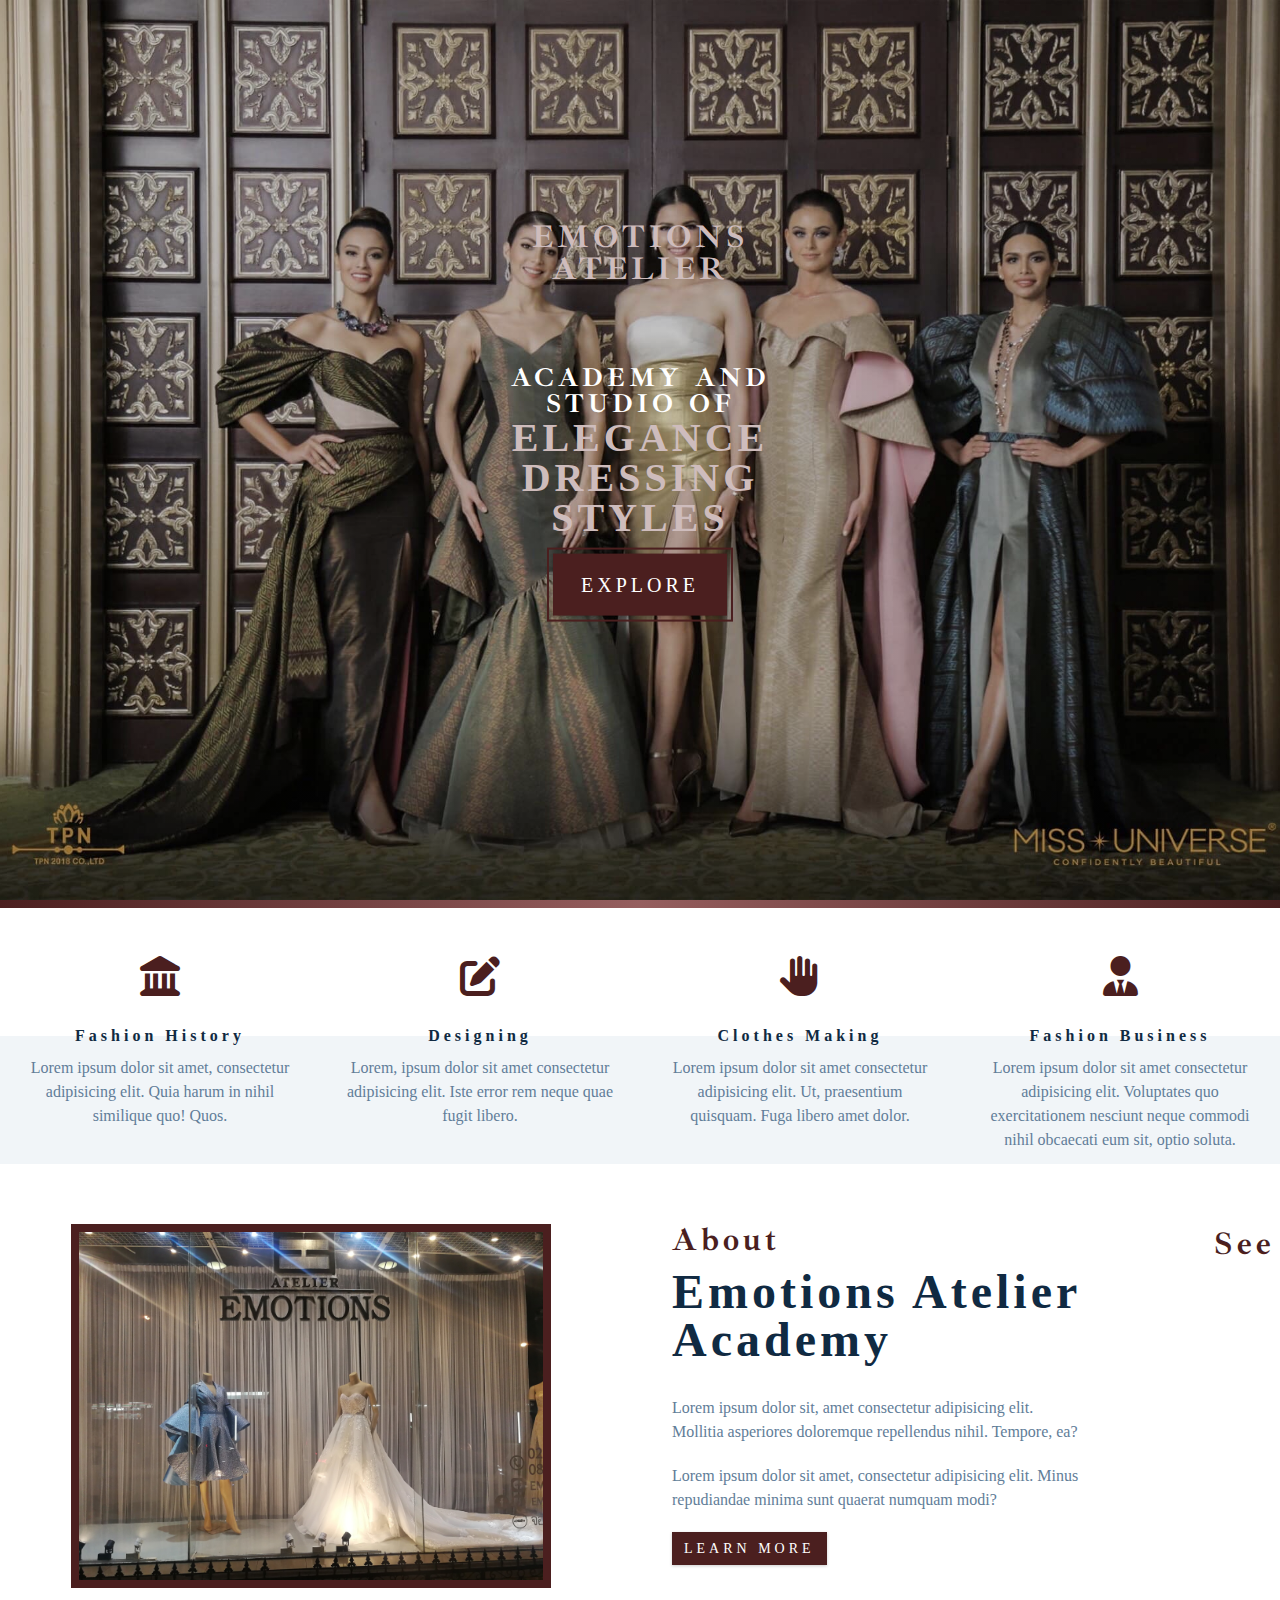
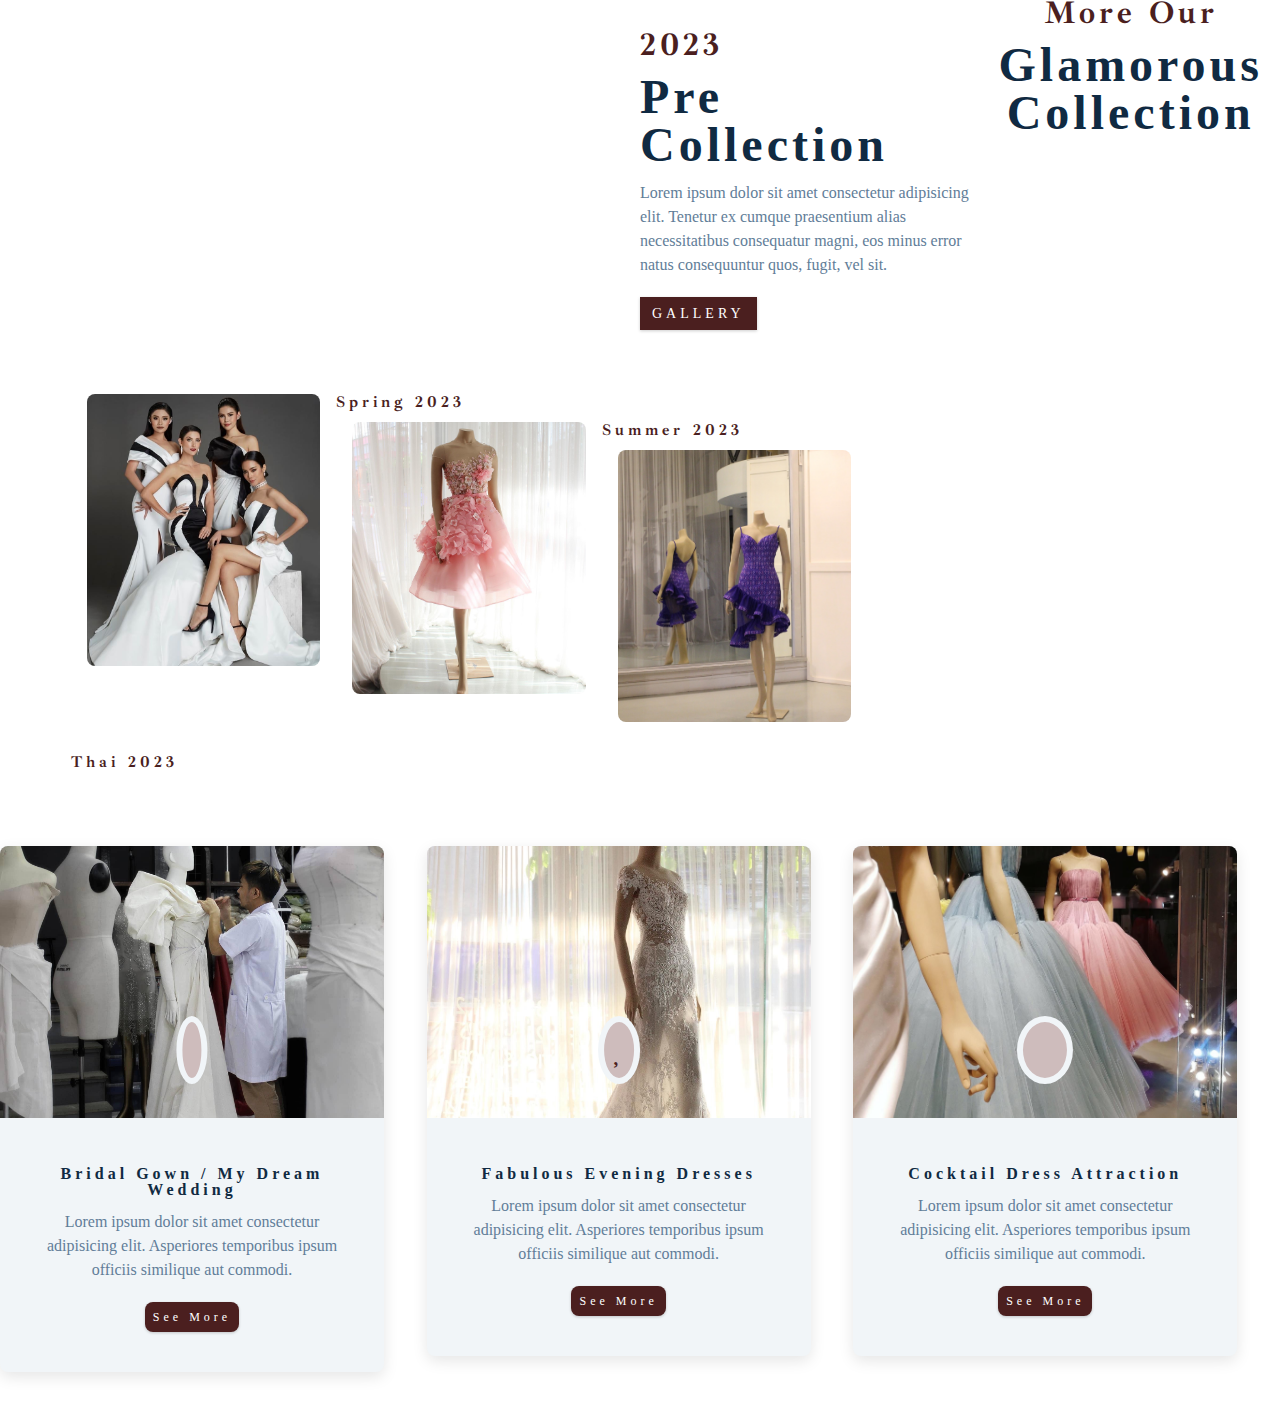
==== index.html @ 14dc091e "initial commit" ====
<!DOCTYPE html>
<html lang="en">
<head>
    <meta charset="UTF-8">
    <meta http-equiv="X-UA-Compatible" content="IE=edge">
    <meta name="viewport" content="width=device-width, initial-scale=1.0">
    <title>Emotions BKK Project || Home</title>
    <!-- font awesome -->
    <link rel="stylesheet" href="../css/fontawesome-free-6.1.1-web/css/all.min.css">
    <!-- custom - css -->
    <link rel="stylesheet" href="./css/styles.css" />
</head>
<body>
    <!-- navbar -->
    <!-- header -->
    <div class="header">
        <div class="banner">
            <h3>Emotions Atelier</h3>
            <h2>Academy and Studio of</h2> <h1>Elegance <br> dressing styles</h1> 
            <a href="academy.html" class="btn banner-btn">explore</a>
        </div>
    </div>
    <div class="content-divider"></div>
    <!-- end of header -->
    <!-- skills section -->
    <section class="skills clearfix">
        <!-- single skill -->
        <article class="skill">
            <span class="skill-icon">
                <i class="fa-solid fa-landmark"></i></span>
            <h4 class="skill-title">Fashion History</h4>
            <p class="skill-text">Lorem ipsum dolor sit amet, consectetur adipisicing elit. Quia harum in nihil similique quo! Quos.</p>
        </article>
        <!-- end of single skill -->
        <article class="skill">
            <span class="skill-icon">
                <i class="fa-solid fa-pen-to-square"></i></span>
            <h4 class="skill-title">Designing</h4>
            <p class="skill-text">Lorem, ipsum dolor sit amet consectetur adipisicing elit. Iste error rem neque quae fugit libero.</p>
        </article>
        <article class="skill">
            <span class="skill-icon">
                <i class="fa fa-solid fa-hand"></i></span>
            <h4 class="skill-title">clothes making</h4>
            <p class="skill-text">Lorem ipsum dolor sit amet consectetur adipisicing elit. Ut, praesentium quisquam. Fuga libero amet dolor.</p>
        </article>
        <!-- single skill -->
        <article class="skill">
            <span class="skill-icon">
                <i class="fa-solid fa-user-tie"></i></span>
            <h4 class="skill-title">Fashion Business</h4>
            <p class="skill-text">Lorem ipsum dolor sit amet consectetur adipisicing elit. Voluptates quo exercitationem nesciunt neque commodi nihil obcaecati eum sit, optio soluta.</p>
        </article>
        <!-- end of single skill --> 
    </section>
    <!-- end of skills section -->
    <!-- about -->
    <section>
        <div class="section-center clearfix">
            <!-- about img -->
            <article class="about-img">
            <div class="about-picture-container">
                <img src="./css/Emo Photos/28A33832-E5EF-4FF3-8017-328E77E241EA.jpeg" alt="store front"
                class="about-picture"/>
                </div>
            </article>
            <!-- about info -->
         <article class="about-info">
            <!-- section title-->
            <div class="section-title">
                <h3>about</h3>
                <h2>emotions Atelier academy</h2>
            </div>
    <!-- end of section title -->
    <p class="about-text">
        Lorem ipsum dolor sit, amet consectetur adipisicing elit. Mollitia asperiores doloremque repellendus nihil. Tempore, ea?
    </p>
    <p class="about-text">
        Lorem ipsum dolor sit amet, consectetur adipisicing elit. Minus repudiandae minima sunt quaerat numquam modi?
    </p>
    <a href="about.html" class="btn">learn more</a>
    </article> 
    </div>
    </section>
    <!-- end of about -->

    <!-- collections -->
    <section class="collections" >
        <div class="section-center clearfix">
    <!-- collection info -->
            <article class="collections-info">
            <!-- section title -->    
            <div class="collections-title">
                <h3>2023</h3>
                <h2>pre collection</h2>
            </div>
    <!-- end of section title -->
        <p class="collection-text">
            Lorem ipsum dolor sit amet consectetur adipisicing elit. Tenetur ex cumque praesentium alias necessitatibus consequatur magni, eos minus error natus consequuntur quos, fugit, vel sit.
        </p>
        <a href="collection.html" class="btn">Gallery</a>
        </article>
    <!-- collection inventory -->
        <article class="collections-inventory clearfix">
     <!-- single collection -->
        <div class="collection">
            <img 
            src="./css/Emo Photos/IMG_9241.jpeg" alt="spring 2023 collection" class="collection-img"></div>
            <h4 class="collection-title">Spring 2023</h4>
        
        <!-- end of single collection -->
        <!-- single collection -->
        <div class="collection">
            <img 
            src="./css/Emo Photos/IMG_9247.jpeg" alt="summer 2023 collection" class="collection-img"></div>
            <h4 class="collection-title">summer 2023</h4>
        
        <!-- end of single collection -->
        <!-- single collection -->
        <div class="collection">
            <img 
            src="./css/Emo Photos/7254CA98-79DE-41A2-AF60-F17264553AC0.jpeg" alt="Thai dress 2023 collection" class="collection-img"></div>
            <h4 class="collection-title">Thai 2023</h4> 
        
        <!-- end of single collection -->      
    </article>
 </div>
</section>
<!-- end of collections -->
<!-- Glamorous Collection -->
<section class="glamorous"></section>
<!-- section title -->
<div class="section-title glamorous-title">
<h3>see more our</h3>
<h2>glamorous collection</h2>
</div>
<!-- end of section title -->
<div class="section-center clearfix"></div>
<!-- single card -->
<article class="glamorous-card">
    <!-- img container -->
    <div class="glamorous-img-container">
        <!-- img -->
        <img 
        src="../css/Emo Photos/IMG_9237.jpeg"
        class="glamorous-img"
        alt="glamorous collection" /> 
    <!-- single icon -->
    <span class="glamorous-icon">
        <i class="fa-thin fa-bells"></i>
    </span>
    </div>
    <!-- gamorous info -->
    <div class="glamorous-info">
        <h4>bridal gown / my dream wedding </h4>
        <p>
            Lorem ipsum dolor sit amet consectetur adipisicing elit. Asperiores temporibus ipsum officiis similique aut commodi.
        </p>
        <a href="collection.html" class="btn glamorous-btn">see more</a>
    </div>
</article>
<!-- end of single card -->
<!-- single card -->
<article class="glamorous-card">
    <!-- img container -->
    <div class="glamorous-img-container">
        <!-- img -->
        <img 
        src="../css/Emo Photos/IMG_9243.jpeg"
        class="glamorous-img"
        alt="glamorous collection" /> 
    <!-- single icon -->
    <span class="glamorous-icon">
        <i class="fa-thin fa-heart"></i>
    </span>
    </div>
    <!-- gamorous info -->
    <div class="glamorous-info">
        <h4>fabulous evening dresses</h4>
        <p>
            Lorem ipsum dolor sit amet consectetur adipisicing elit. Asperiores temporibus ipsum officiis similique aut commodi.
        </p>
        <a href="collection.html" class="btn glamorous-btn">see more</a>
    </div>
</article>
<!-- end of single card -->
<!-- single card -->
<article class="glamorous-card">
    <!-- img container -->
    <div class="glamorous-img-container">
        <!-- img -->
        <img 
        src="../css/Emo Photos/IMG_9236.jpeg"
        class="glamorous-img"
        alt="glamorous collection" /> 
    <!-- single icon -->
    <span class="glamorous-icon">
        <i class="fa-thin fa-martini-glass-citrus"></i>
    </span>
    </div>
    <!-- gamorous info -->
    <div class="glamorous-info">
        <h4>cocktail dress attraction</h4>
        <p>
            Lorem ipsum dolor sit amet consectetur adipisicing elit. Asperiores temporibus ipsum officiis similique aut commodi.
        </p>
        <a href="collection.html" class="btn glamorous-btn">see more</a>
    </div>
</article>
<!-- end of single card -->
<!-- End of Glamorous Collection -->
    <!-- JS code -->
    <script src="app.js"></script>
</body>
</html>
---- css/styles.css ----
/* 
global styles
faster Development
ruseable
*/

/*
=============
Fonts
=============
*/
@import url("https://fonts.googleapis.com/css?family=Catamatan:400,700|Ibarra Real Nova");

/*
=============
Variables
=============
*/

:root {
    --clr-primary:#4b1f1f;
    --clr-primary-light:#cebcbc;
    --clr-grey-1:#102a42;
    --clr-grey-5:#617d98;
    --clr-grey-10:#f1f5f8;
    --clr-white:#fff;
    --ff-primary:"Catamaran", "sans-serif";
    --ff-secondary:"Ibarra Real Nova", cursive;
    --transition: all 0.3s linear;
    --spacing:0.25rem;
    --radius:0.5rem;
}
* {
    margin: 0;
    padding: 0;
    box-sizing: border-box;
}
body {
    font-family: var(--ff-primary);
    background: var(--clr-white);
    color:var(--clr-grey-1);
    line-height: 1.5;
    font-size: 0.875rem;
}
a {
    text-decoration: none;
}
img {
    width: 100%;
    display: block;
}
h1,h2,h3,h4 {
    letter-spacing: var(--spacing);
    text-transform: capitalize;
    line-height: 1.1;
    margin-bottom: 0.75rem;
}
h1 {
    font-size: 3rem;
}
h2 {
    font-size: 2rem;
}
h3 {
    font-size: 1.5rem;
}
h4 {
    font-size: 0.875rem;
}
p {
    margin-bottom: 1.25rem;
}
@media screen and (min-width: 800px) {
h1 {
    font-size: 4rem
}
h2 {
    font-size: 3rem
}
h3 {
    font-size: 2rem
}
h4 {
    font-size: 1rem
}
body {
    font-size: 1rem;
}
h1,h2,h3,h4 {
    line-height: 1;
}
}
/* More global variables */

.btn {
    text-transform: uppercase;
    background: var(--clr-primary);
    color: var(--clr-white);
    padding: 0.375rem 0.75rem;
    letter-spacing: var(--spacing);
    display: inline-block;
    font-size: 0.875rem;
    border: none;
    cursor: pointer;
    box-shadow: 0 1px 3px rgba(0, 0, 0, 0.2);
}
.btn:hover {
    color: var(--clr-primary);
    background: var(--clr-primary-light);
}
.clearfix::after, .clearfix::before {
    content: '';
    clear: both;
}
.section-title h3 {
    font-family: var(--ff-secondary);
    color: var(--clr-primary);
}
.section-title {
    margin-bottom: 2rem;
}
.section-center {
    padding: 4rem 0;
    width: 85vw;
    margin: 0 auto;
    max-width: 1170px;
}
@media screen and (min-width: 992px){
    .section-center {
        width: 95vw;
        padding: 4rem 1rem
    }
}
    

/* 
==========
Header
==========
*/
.header {
    min-height: 100vh;
    background: linear-gradient(rgba(0,0,0,0.2), rgba(0,0,0,0.2)), url("../css/Emo Photos/9E399C5A-335F-4837-B521-56EA8DA25298.jpeg") center/cover no-repeat fixed; 
    position: relative;
    /* animation */
    overflow-x: hidden;
}
.banner {
    text-align: center;
    position: absolute;
    top: 50%;
    left: 50%;
    transform: translate(-50%,-50%);
    width: 400px;
}
.banner h3 {
    text-transform: uppercase;
    color: var(--clr-primary-light);
    margin-top: -5rem;
    margin-bottom: 5rem;
    padding-top: 1rem;
}
.banner h2 {
    font-family: var(--ff-secondary);
    color: var(--clr-white);
    text-transform: uppercase;
    font-size: 1.65rem;
    font-weight: 700;
    margin-top: 5rem;
    margin-bottom: 2rem;
    /* animation */
}
.banner h1 {
    text-transform: uppercase;
    color: var(--clr-primary-light);
    font-size: 2.5rem;
    margin-top: -2rem;
    margin-bottom: 1rem;
    /* animtion */
}
.banner-btn {
    outline: 0.150rem solid var(--clr-primary);
    outline-offset: 0.25rem;
    font-size: 1.25rem;
    padding: 1rem 1.75rem;
}
/* content-divider */
.content-divider {
    height: 0.5rem;
    background: linear-gradient(to left, var(--clr-primary), rgb(149, 94, 94), var(--clr-primary));
}

/* 
============
skills
============
*/
.skills {
    background: var(--clr-grey-10);
}
.skill {
    padding: 2.5rem 0;
    text-align: center;
    transform: var(--transition);
}
.skill-icon{
    font-size: 2.5rem;
    margin-bottom: 1.25rem;
    transition: var(--transition);
    display: inline-block;
    color: var(--clr-primary);
}
.skill-text {
    color: var(--clr-grey-5);
    max-width: 17rem;
    margin: 0 auto;
}
.skill:hover {
    background: var(--clr-white);
    box-shadow: 0 2px var(--clr-primary);
}
.skill:hover .skill-icon {
    transform: translateY(-5px);
}
@media screen and (min-width:575px) {
    .skill {
    float:left;
    width: 50%;
    }
}
@media screen and (min-width:1200px) {
    .skill {
    width: 25%;
    }
}
/* 
============
about
============
*/
.about-img, .about-info {
    padding: 2rem 0;
}
.about-picture-container {
background: var(--clr-primary);
border: 0.5rem solid var(--clr-primary);
max-width: 30rem;
/* extra stuff */
overflow: hidden;
}
.about-picture {
    transition: var(--transition);
}
.about-picture-container:hover .about-picture {
    opacity: 0.5;
    transform: scale(1.5);
}
.about-text {
    max-width: 26rem;
    color: var(--clr-grey-5);
}
@media screen and (min-width:992px) {
    .about-img, .about-info {
        float: left;
        width: 50%;
    }
}
.about-info {
    padding: 2rem;
}
/* 
============
collection
============
*/
.collections {
    background: var(--clr-grey-10);
}

.collections article {
    padding: 2rem 0;
}
.collection-title, h3 {
    font-family: var(--ff-secondary);
    color: var(--clr-primary);
}
/*.collection-title {
    margin-bottom: 2rem;
} */
.collection-text {
    color: var(--clr-grey-5);
    max-width: 26rem;
}
/*.collection {
    margin-bottom: 2rem;
} */
.collection-img {
    border-radius: var(--radius);
    margin-bottom: 2rem;
    height: 17rem;
    object-fit: cover;
}
@media screen and (min-width:768px) {
    .collection {
        float: left;
        width: 50%; 
        padding-right: 2rem;
    }
}
@media screen and (min-width: 992px) {
    .collection {
        width: 33.3%;
    }
}
@media screen and (min-width: 1200px) {
     .collections-info {
        float: left;
        width: 30%;
     }
     .collections-inventory {
        float: left;
        width: 70%;
        
     }
     .collection {
        margin-bottom: 0;
        padding: 0 1rem;
     }
    }
    /* 
============
glamorous collection
============
*/
.glamorous-title {
    margin-top: 4rem;
    margin-bottom: -6rem;
    text-align: center;
}
.glamorous-card {
    margin: 2rem 0;
    background: var(--clr-grey-10);
    border-radius: var(--radius);
    box-shadow: 0 5px 15px rgba(0, 0, 0, 0.1);
}
.glamorous-card:hover {
    transform: scale(1.02);
    box-shadow: 0 5px 15px rgba(0, 0, 0, 0.2);
}
.glamorous-img {
    height: 17rem;
    object-fit: cover;
    border-top-left-radius: var(--radius);
    border-top-right-radius: var(--radius);
}
.glamorous-info {
    text-align: center;
    padding: 3rem 1rem 2.5rem 1rem;
}
.glamorous-info p {
    max-width: 20rem;
    color: var(--clr-grey-5);
    margin: 0 auto;
}
.glamorous-btn {
    font-size: 0.75rem;
    text-transform: capitalize;
    padding: 0.375rem 0.5rem;
    border-radius: var(--radius);
    font-weight: 400;
    margin-top: 1.25rem;
}
@media screen and (min-width:768px) {
    .glamorous-card {
        float: left;
        width: 45%;
        margin-right: 5%;
        /* 100% 45% 90% 5% */
    }   
}
@media screen and (min-width:992px) {
    .glamorous-card {
        width: 30%;
        margin-right: 3.333%;
        /* 100% 30% 3.333% */
    }   
}
.glamorous-img-container {
    position: relative;
}
.glamorous-icon {
    position: absolute;
    left: 50%;
    bottom: 0%;
    font-size: 2rem;
    color: var(--clr-primary);
    background: var(--clr-primary-light);
    padding: 0.25rem 0.6rem;
    border-radius: 50%;
    transform: translate(-50%, -50%);
    border: 0.375rem solid var(--clr-grey-10);
}
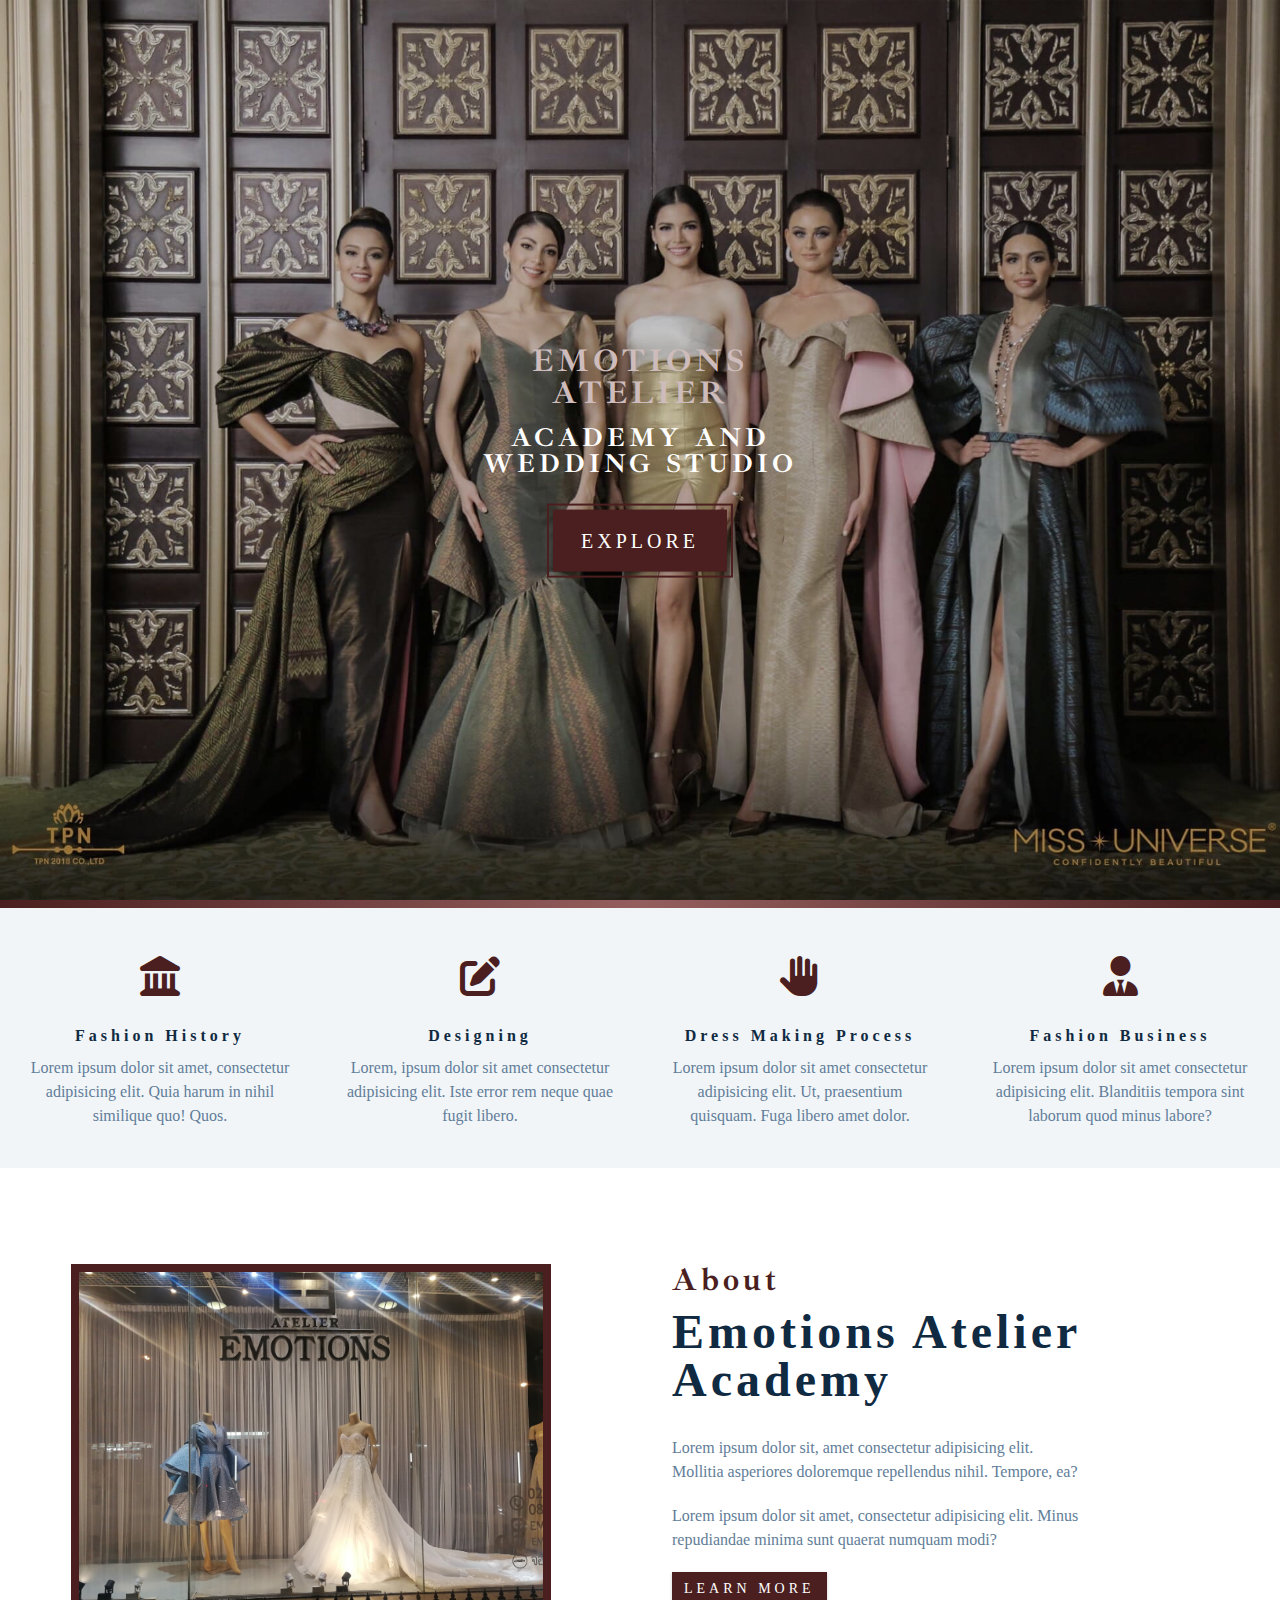
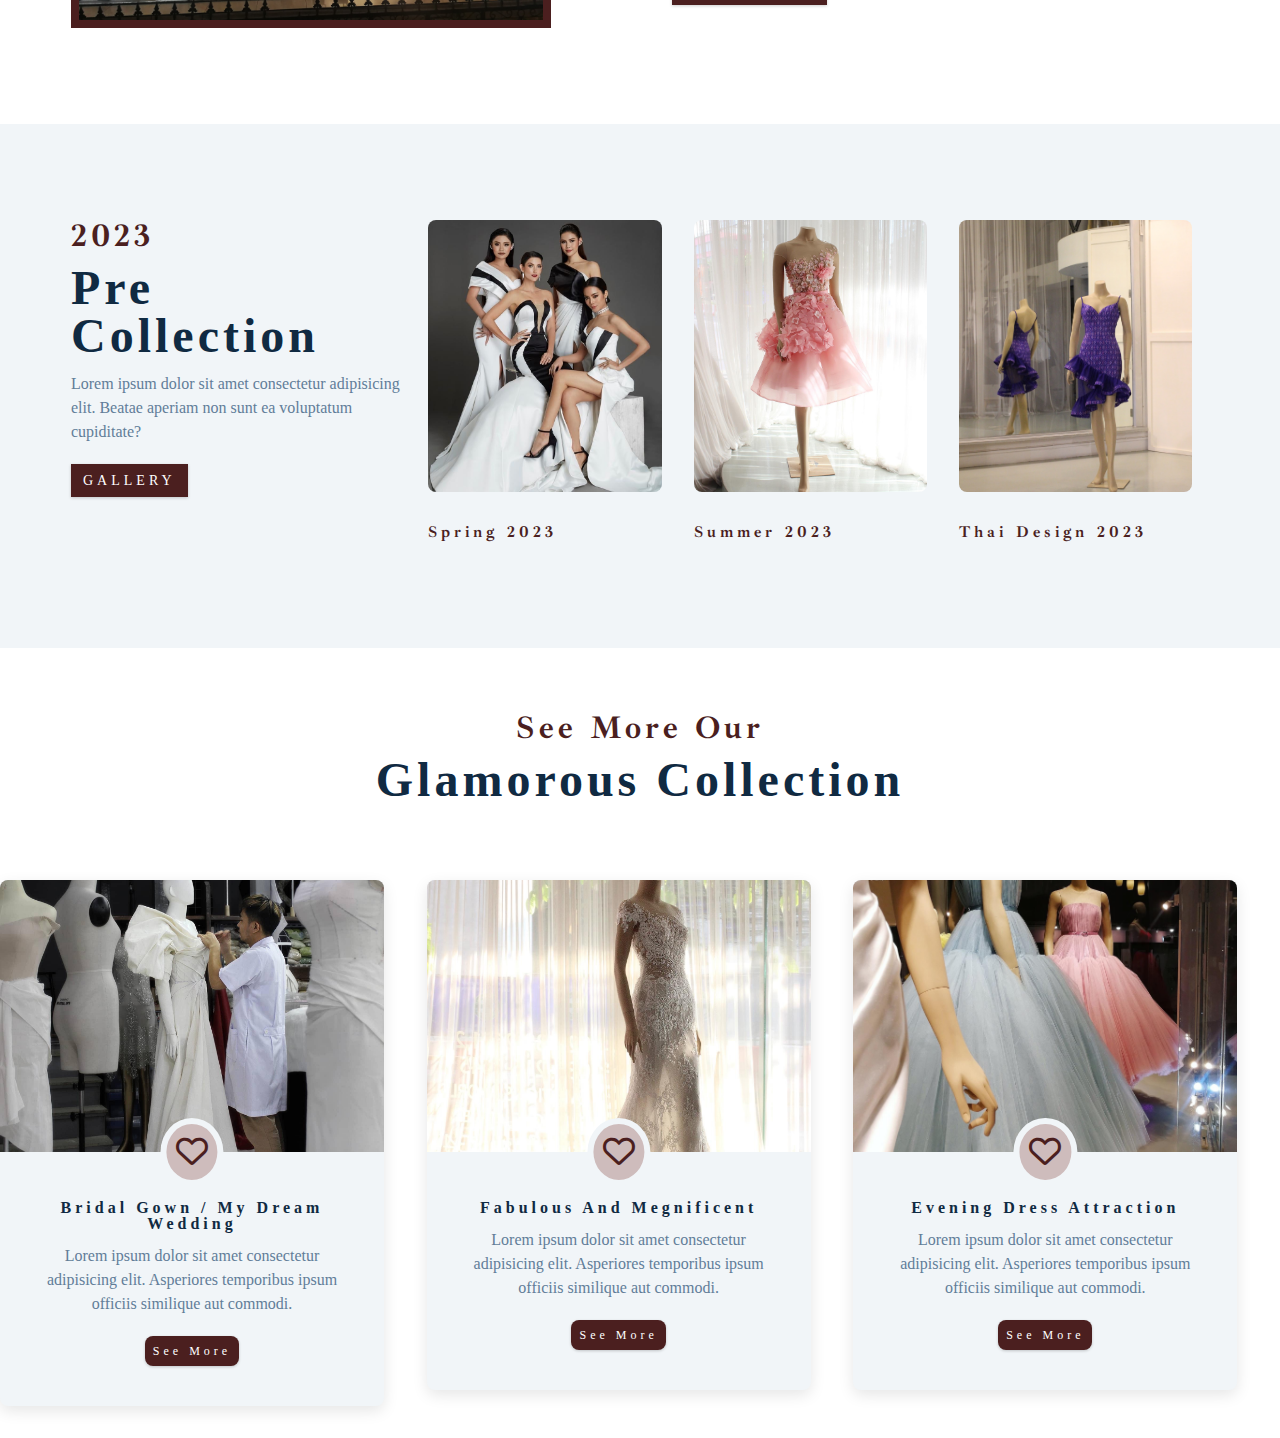
==== commit db020be6: "fixed bugs on clearfix and tags" ====
--- a/index.html
+++ b/index.html
@@ -16,7 +16,7 @@
     <div class="header">
         <div class="banner">
             <h3>Emotions Atelier</h3>
-            <h2>Academy and Studio of</h2> <h1>Elegance <br> dressing styles</h1> 
+            <h2>Academy and Wedding Studio</h2> 
             <a href="academy.html" class="btn banner-btn">explore</a>
         </div>
     </div>
@@ -41,7 +41,7 @@
         <article class="skill">
             <span class="skill-icon">
                 <i class="fa fa-solid fa-hand"></i></span>
-            <h4 class="skill-title">clothes making</h4>
+            <h4 class="skill-title">dress making process</h4>
             <p class="skill-text">Lorem ipsum dolor sit amet consectetur adipisicing elit. Ut, praesentium quisquam. Fuga libero amet dolor.</p>
         </article>
         <!-- single skill -->
@@ -49,7 +49,7 @@
             <span class="skill-icon">
                 <i class="fa-solid fa-user-tie"></i></span>
             <h4 class="skill-title">Fashion Business</h4>
-            <p class="skill-text">Lorem ipsum dolor sit amet consectetur adipisicing elit. Voluptates quo exercitationem nesciunt neque commodi nihil obcaecati eum sit, optio soluta.</p>
+            <p class="skill-text">Lorem ipsum dolor sit amet consectetur adipisicing elit. Blanditiis tempora sint laborum quod minus labore?</p>
         </article>
         <!-- end of single skill --> 
     </section>
@@ -96,7 +96,7 @@
             </div>
     <!-- end of section title -->
         <p class="collection-text">
-            Lorem ipsum dolor sit amet consectetur adipisicing elit. Tenetur ex cumque praesentium alias necessitatibus consequatur magni, eos minus error natus consequuntur quos, fugit, vel sit.
+            Lorem ipsum dolor sit amet consectetur adipisicing elit. Beatae aperiam non sunt ea voluptatum cupiditate?
         </p>
         <a href="collection.html" class="btn">Gallery</a>
         </article>
@@ -105,30 +105,30 @@
      <!-- single collection -->
         <div class="collection">
             <img 
-            src="./css/Emo Photos/IMG_9241.jpeg" alt="spring 2023 collection" class="collection-img"></div>
+            src="./css/Emo Photos/IMG_9241.jpeg" alt="spring 2023 collection" class="collection-img">
             <h4 class="collection-title">Spring 2023</h4>
-        
+        </div>
         <!-- end of single collection -->
         <!-- single collection -->
         <div class="collection">
             <img 
-            src="./css/Emo Photos/IMG_9247.jpeg" alt="summer 2023 collection" class="collection-img"></div>
+            src="./css/Emo Photos/IMG_9247.jpeg" alt="summer 2023 collection" class="collection-img">
             <h4 class="collection-title">summer 2023</h4>
-        
+        </div>
         <!-- end of single collection -->
         <!-- single collection -->
         <div class="collection">
             <img 
-            src="./css/Emo Photos/7254CA98-79DE-41A2-AF60-F17264553AC0.jpeg" alt="Thai dress 2023 collection" class="collection-img"></div>
-            <h4 class="collection-title">Thai 2023</h4> 
-        
+            src="./css/Emo Photos/7254CA98-79DE-41A2-AF60-F17264553AC0.jpeg" alt="Thai dress 2023 collection" class="collection-img">
+            <h4 class="collection-title">Thai design 2023</h4> 
+        </div>
         <!-- end of single collection -->      
     </article>
  </div>
 </section>
 <!-- end of collections -->
 <!-- Glamorous Collection -->
-<section class="glamorous"></section>
+<section class="glamorous">
 <!-- section title -->
 <div class="section-title glamorous-title">
 <h3>see more our</h3>
@@ -136,6 +136,7 @@
 </div>
 <!-- end of section title -->
 <div class="section-center clearfix"></div>
+</section>
 <!-- single card -->
 <article class="glamorous-card">
     <!-- img container -->
@@ -147,7 +148,7 @@
         alt="glamorous collection" /> 
     <!-- single icon -->
     <span class="glamorous-icon">
-        <i class="fa-thin fa-bells"></i>
+        <i class="fa-regular fa-heart"></i>
     </span>
     </div>
     <!-- gamorous info -->
@@ -171,12 +172,12 @@
         alt="glamorous collection" /> 
     <!-- single icon -->
     <span class="glamorous-icon">
-        <i class="fa-thin fa-heart"></i>
+        <i class="fa-regular fa-heart"></i>
     </span>
     </div>
     <!-- gamorous info -->
     <div class="glamorous-info">
-        <h4>fabulous evening dresses</h4>
+        <h4>fabulous and megnificent</h4>
         <p>
             Lorem ipsum dolor sit amet consectetur adipisicing elit. Asperiores temporibus ipsum officiis similique aut commodi.
         </p>
@@ -195,12 +196,12 @@
         alt="glamorous collection" /> 
     <!-- single icon -->
     <span class="glamorous-icon">
-        <i class="fa-thin fa-martini-glass-citrus"></i>
+        <i class="fa-regular fa-heart"></i>
     </span>
     </div>
     <!-- gamorous info -->
     <div class="glamorous-info">
-        <h4>cocktail dress attraction</h4>
+        <h4>evening dress attraction</h4>
         <p>
             Lorem ipsum dolor sit amet consectetur adipisicing elit. Asperiores temporibus ipsum officiis similique aut commodi.
         </p>
--- a/css/styles.css
+++ b/css/styles.css
@@ -108,9 +108,11 @@
     color: var(--clr-primary);
     background: var(--clr-primary-light);
 }
-.clearfix::after, .clearfix::before {
+.clearfix::after, 
+.clearfix::before {
     content: '';
     clear: both;
+    display: table;
 }
 .section-title h3 {
     font-family: var(--ff-secondary);
@@ -156,8 +158,6 @@
 .banner h3 {
     text-transform: uppercase;
     color: var(--clr-primary-light);
-    margin-top: -5rem;
-    margin-bottom: 5rem;
     padding-top: 1rem;
 }
 .banner h2 {
@@ -166,7 +166,7 @@
     text-transform: uppercase;
     font-size: 1.65rem;
     font-weight: 700;
-    margin-top: 5rem;
+    margin-top: 1rem;
     margin-bottom: 2rem;
     /* animation */
 }
@@ -391,7 +391,7 @@
 .glamorous-icon {
     position: absolute;
     left: 50%;
-    bottom: 0%;
+    bottom: -1;
     font-size: 2rem;
     color: var(--clr-primary);
     background: var(--clr-primary-light);
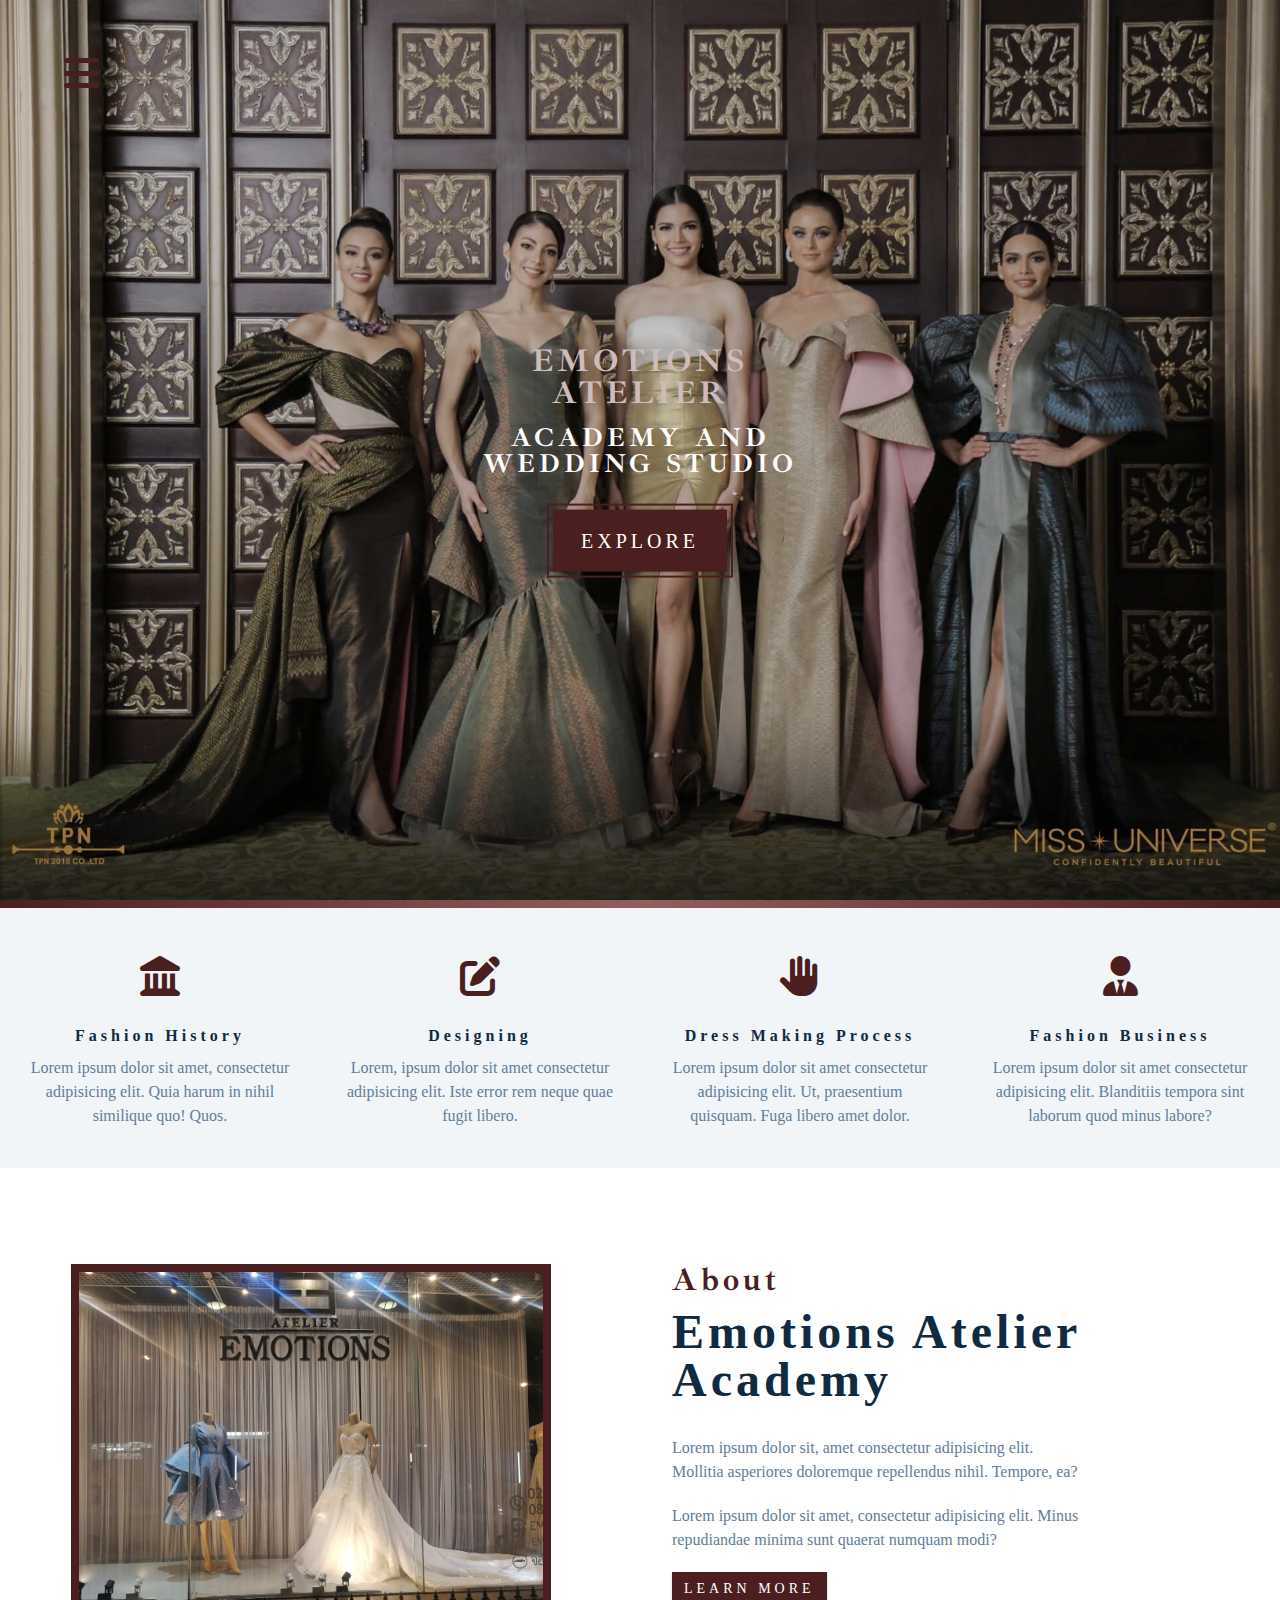
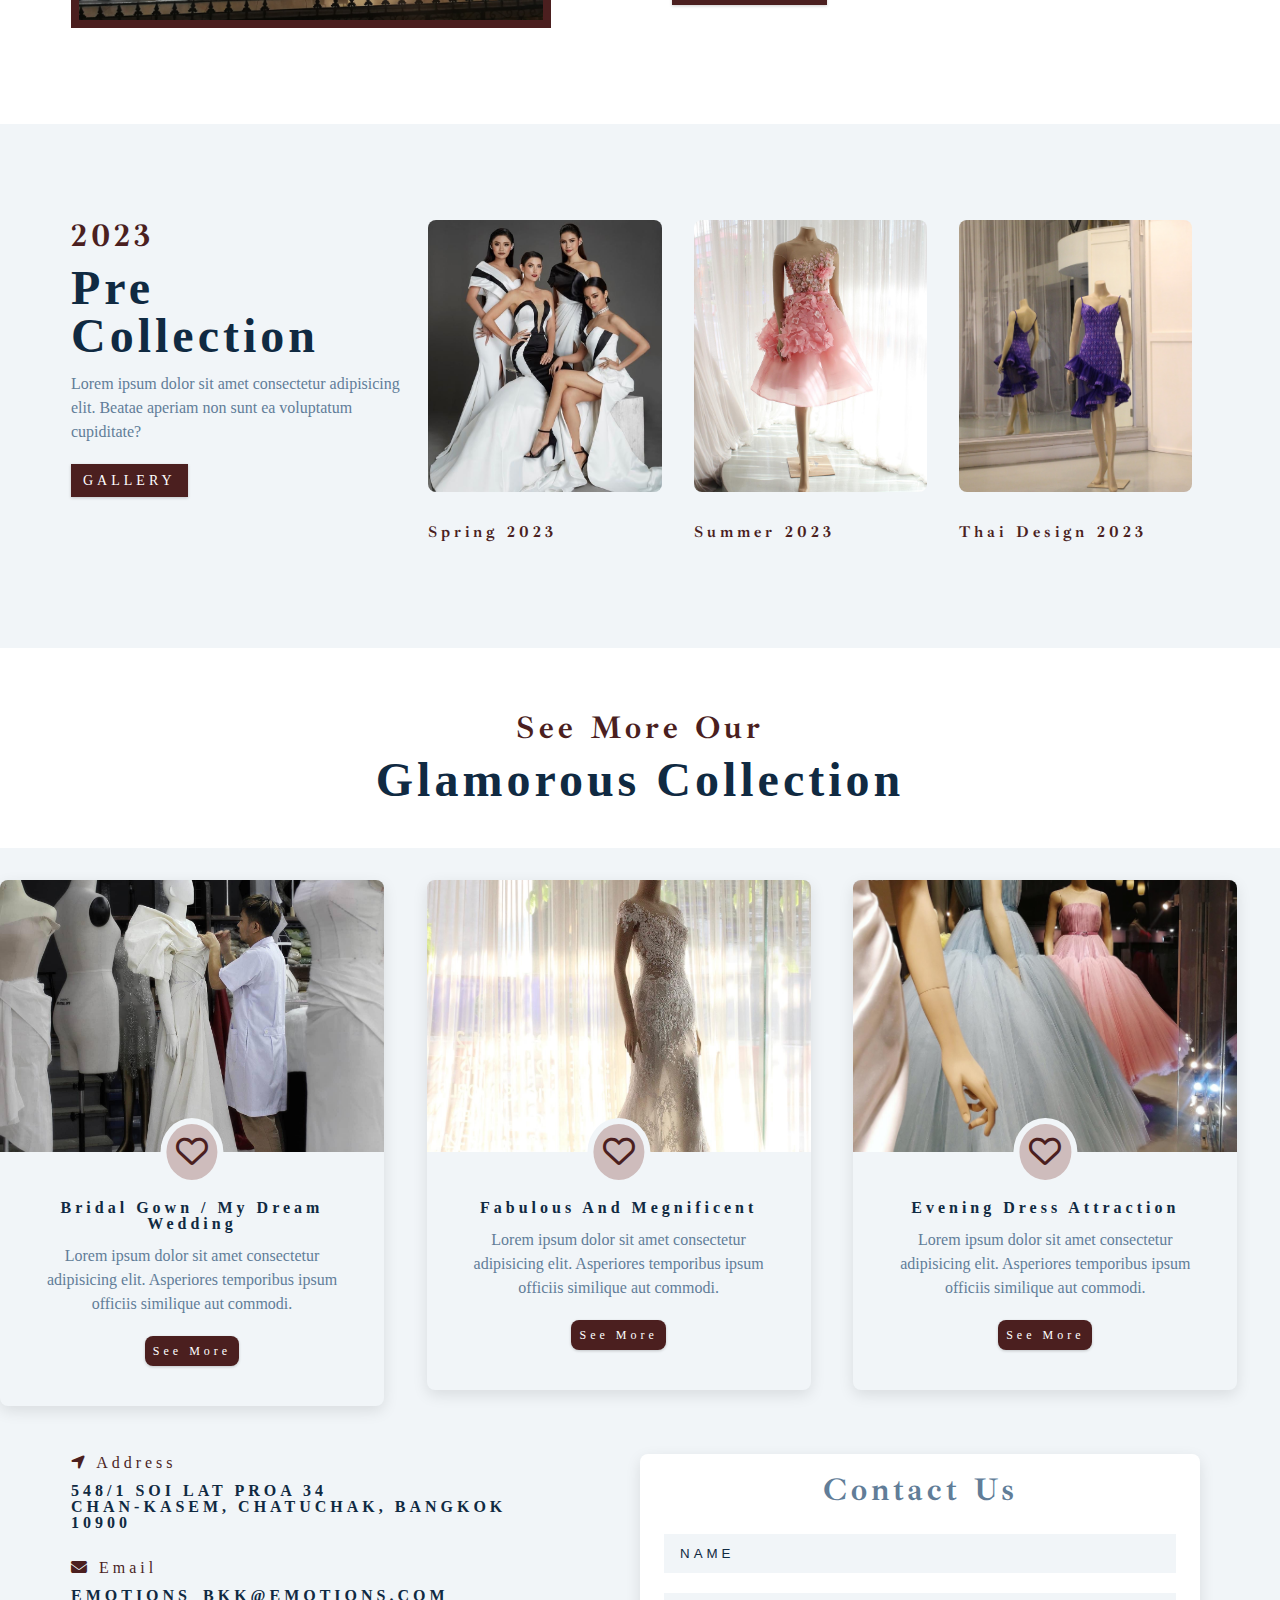
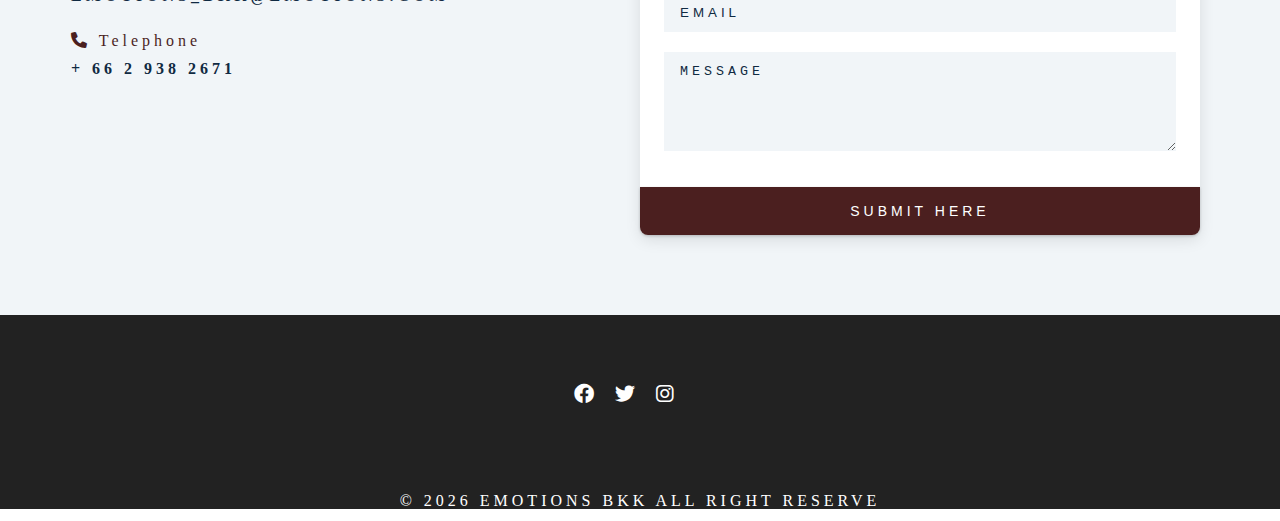
==== commit 5d539ec7: "added a contact and multiple pages on." ====
--- a/index.html
+++ b/index.html
@@ -12,6 +12,24 @@
 </head>
 <body>
     <!-- navbar -->
+    <!-- nav button -->
+    <span class="nav-btn" id="nav-btn">
+        <i class="fa fa-bars"></i>
+    </span>
+    <nav class="navbar" id="navbar">
+        <div class="navbar-header">
+            <span class="nav-close" id="nav-close">
+                <i class="fas fa-times"></i>
+            </span>
+        </div>
+        <ul class="nav-items">
+            <li><a href="index.html" class="nav-link">home</a></li>
+            <li><a href="skill.html" class="nav-link">academy</a></li>
+            <li><a href="about.html" class="nav-link">about</a></li>
+            <li><a href="gallery.html" class="nav-link">gallery</a></li>
+        </ul>
+    </nav>
+    <!-- end of navbar -->
     <!-- header -->
     <div class="header">
         <div class="banner">
@@ -83,7 +101,6 @@
     </div>
     </section>
     <!-- end of about -->
-
     <!-- collections -->
     <section class="collections" >
         <div class="section-center clearfix">
@@ -123,22 +140,22 @@
             <h4 class="collection-title">Thai design 2023</h4> 
         </div>
         <!-- end of single collection -->      
-    </article>
- </div>
-</section>
+     </article>
+   </div>
+  </section>
 <!-- end of collections -->
 <!-- Glamorous Collection -->
-<section class="glamorous">
+  <section class="glamorous">
 <!-- section title -->
-<div class="section-title glamorous-title">
-<h3>see more our</h3>
-<h2>glamorous collection</h2>
-</div>
+  <div class="section-title glamorous-title">
+    <h3>see more our</h3>
+   <h2>glamorous collection</h2>
+  </div>
 <!-- end of section title -->
-<div class="section-center clearfix"></div>
-</section>
+  <div class="section-center clearfix"></div>
+ </section>
 <!-- single card -->
-<article class="glamorous-card">
+ <article class="glamorous-card">
     <!-- img container -->
     <div class="glamorous-img-container">
         <!-- img -->
@@ -159,10 +176,10 @@
         </p>
         <a href="collection.html" class="btn glamorous-btn">see more</a>
     </div>
-</article>
+ </article>
 <!-- end of single card -->
 <!-- single card -->
-<article class="glamorous-card">
+ <article class="glamorous-card">
     <!-- img container -->
     <div class="glamorous-img-container">
         <!-- img -->
@@ -183,10 +200,10 @@
         </p>
         <a href="collection.html" class="btn glamorous-btn">see more</a>
     </div>
-</article>
+ </article>
 <!-- end of single card -->
 <!-- single card -->
-<article class="glamorous-card">
+ <article class="glamorous-card">
     <!-- img container -->
     <div class="glamorous-img-container">
         <!-- img -->
@@ -207,10 +224,108 @@
         </p>
         <a href="collection.html" class="btn glamorous-btn">see more</a>
     </div>
-</article>
-<!-- end of single card -->
+ </article>
+    <!-- end of single card -->
 <!-- End of Glamorous Collection -->
+<!-- contact section -->
+  <section class="contact">
+    <div class="section-center clearfix">
+        <!-- contact info -->
+        <article class="contact-info">
+            <!-- contact item -->
+            <div class="contact-item">
+                <h4 class="contact-title">
+                    <span class="contact-icon">
+                        <i class="fas fa-location-arrow"></i>
+                    </span>
+                    address
+                </h4>
+                <h4 class="contact-text">
+                548/1 Soi Lat Proa 34 <br />
+                Chan-Kasem, Chatuchak, Bangkok <br />
+                10900
+                </h4>
+            </div>
+            <!-- ending of contact item -->
+            <!-- contact item -->
+            <div class="contact-item">
+                <h4 class="contact-title">
+                    <span class="contact-icon">
+                        <i class="fas fa-envelope"></i>
+                    </span>
+                    email
+                </h4>
+                <h4 class="contact-text">
+                emotions_bkk@emotions.com 
+                </h4>
+            </div>
+            <!-- ending of contact item -->
+            <!-- contact item -->
+            <div class="contact-item">
+                <h4 class="contact-title">
+                    <span class="contact-icon">
+                        <i class="fas fa-phone"></i>
+                    </span>
+                    telephone
+                </h4>
+                <h4 class="contact-text">
+                + 66 2 938 2671
+                </h4>
+            </div>
+            <!-- ending of contact item -->
+        </article>
+        <!-- contact form -->
+        <article class="contact-form">
+            <h3>contact us</h3>
+            <form>
+                <div class="form-group">
+                    <!-- inputs -->
+                <input type="text" 
+                placeholder="name" 
+                class="form-control" 
+                name="name"/>
+                <input type="email" 
+                placeholder="email" 
+                class="form-control" 
+                name="email"/>
+                <textarea name="message"
+                placeholder="message"
+                class="form-control"
+                rows="5"
+                ></textarea>
+                </div>
+                <!-- button -->
+                <button type="submit" class="submit-btn btn">Submit Here</button>    
+            </form>
+        </article>
+    </div>
+  </section>
+    <!-- ending of contact form -->
+<!-- ending of contact section -->
+<!-- footer -->
+  <footer class="footer">
+    <div class="section-center">
+     <div class="social-icon">
+        <!-- social icon -->
+        <a href="#" class="social-icon">
+            <i class="fab fa-facebook"></i>
+        </a>
+        <a href="#" class="social-icon">
+            <i class="fab fa-twitter"></i>
+        </a>
+        <a href="#" class="social-icon">
+            <i class="fab fa-instagram"></i>
+        </a>
+         </div>
+        <!-- end of socail icon -->
+     </div>
+     <h4 class="footer-text">&copy; 
+        <span id="date"></span>
+        <span class="company">Emotions BKK</span>
+        all right reserve
+     </h4>
+    </footer>
     <!-- JS code -->
-    <script src="app.js"></script>
-</body>
+  <script src="app.js"></script>
+ </body>
 </html>--- a/css/styles.css
+++ b/css/styles.css
@@ -10,13 +10,11 @@
 =============
 */
 @import url("https://fonts.googleapis.com/css?family=Catamatan:400,700|Ibarra Real Nova");
-
 /*
 =============
 Variables
 =============
 */
-
 :root {
     --clr-primary:#4b1f1f;
     --clr-primary-light:#cebcbc;
@@ -133,8 +131,144 @@
         padding: 4rem 1rem
     }
 }
-    
-
+/* 
+==========
+Animation
+==========
+*/ 
+@keyframes bounce {
+    0% {
+        transform: scale(1);
+    }
+    50% {
+        transform: scale(2);
+    }
+    100% {
+        transform: scale(1);
+    }
+}   
+@keyframes slideFromRight {
+    0% {
+        transform: translateX(1000px);
+        opacity: 0;
+    }
+    50%{
+        transform: translateX(-200px);
+        opacity: 0.5;
+    }
+    75%{
+        transform: translateX(50px);
+        opacity: 0.75;
+    }
+    100%{
+        transform: translateX(0px);
+        opacity: 1;
+    }
+}
+@keyframes slideFromLeft {
+    0% {
+        transform: translateX(-1000px);
+        opacity: 0;
+    }
+    50%{
+        transform: translateX(200px);
+        opacity: 0.5;
+    }
+    75%{
+        transform: translateX(-50px);
+        opacity: 0.75;
+    }
+    100%{
+        transform: translateX(0px);
+        opacity: 1;
+    }
+}
+@keyframes show {
+    0% {
+        transform: scale(1.5);
+        opacity: 0;
+    }
+    50% {
+        transform: scale(2);
+        opacity: 0.5;
+    }
+    100% {
+        transform: scale(1);
+        opacity: 1;
+    }
+}   
+/* 
+==========
+Navbar
+==========
+*/
+.nav-btn {
+    position: fixed;
+    top: 5%;
+    left: 5%;
+    font-size: 2.5rem;
+    color: var(--clr-primary);
+    z-index: 1;
+    cursor: pointer;
+    /* annimation */
+    animation: bounce 2s ease infinite;
+}
+.navbar {
+    position: fixed;
+    top: 0;
+    left: 0;
+    right: 0;
+    bottom: 0;
+    /* width; 100%;
+    height: 100%;
+    */
+    background: var(--clr-grey-10);
+    z-index: 2;
+    box-shadow: 2px 0 2px rgba(0, 0, 0, 0.2);
+    /* hide navbar */
+    transform: translateX(-100%);
+}
+.showNav {
+    transform: translate(0);
+}
+.navbar-header {
+    text-align: right;
+    padding-right: 1rem;
+}
+.nav-close {
+    font-size: 2.5rem;
+    cursor: pointer;
+    color: #f29c9c;
+    transition: var(--transition);
+}
+.nav-close:hover {
+    color:#bb2525;
+}
+.nav-items {
+    list-style-type: none;
+}
+.nav-link {
+    display: block;
+    font-size: 1.5rem;
+    padding: 0.25rem 1rem;
+    text-transform: uppercase;
+    letter-spacing: var(--spacing);
+    color: var(--clr-grey-5);
+    transition: var(--transition);
+    transition: var(--transition);
+}
+.nav-link:hover {
+    background: var(--clr-primary-light);
+    color: var(--ff-primary);
+    padding-left: 1.5rem;
+    border-left: 0.25rem solid var(--clr-primary);
+}
+@media screen and (min-width:768px) {
+    .navbar {
+        width: 30vw;
+        max-width: 20rem;
+    }
+}
 /* 
 ==========
 Header
@@ -159,6 +293,8 @@
     text-transform: uppercase;
     color: var(--clr-primary-light);
     padding-top: 1rem;
+    /* animation */
+    animation: slideFromLeft 5s ease-in-out 1;
 }
 .banner h2 {
     font-family: var(--ff-secondary);
@@ -169,20 +305,24 @@
     margin-top: 1rem;
     margin-bottom: 2rem;
     /* animation */
-}
+    animation: slideFromRight 5s ease-in-out 1;
+}
+/*
 .banner h1 {
     text-transform: uppercase;
     color: var(--clr-primary-light);
     font-size: 2.5rem;
     margin-top: -2rem;
     margin-bottom: 1rem;
-    /* animtion */
-}
+    
+  }
+  */
 .banner-btn {
     outline: 0.150rem solid var(--clr-primary);
     outline-offset: 0.25rem;
     font-size: 1.25rem;
     padding: 1rem 1.75rem;
+    animation: show 5s linear 1; 
 }
 /* content-divider */
 .content-divider {
@@ -307,12 +447,12 @@
         padding-right: 2rem;
     }
 }
-@media screen and (min-width: 992px) {
+@media screen and (min-width:992px) {
     .collection {
         width: 33.3%;
     }
 }
-@media screen and (min-width: 1200px) {
+@media screen and (min-width:1200px) {
      .collections-info {
         float: left;
         width: 30%;
@@ -400,5 +540,100 @@
     transform: translate(-50%, -50%);
     border: 0.375rem solid var(--clr-grey-10);
 }
-
-
+/*
+===========
+contact
+===========
+*/
+.contact {
+    background: var(--clr-grey-10);
+}
+.contact-form, .contact-info {
+    margin: 1rem 0;
+}
+.contact-item {
+    margin-bottom: 1.75rem;
+}
+.contact-title {
+    color: var(--clr-primary);
+    font-weight: 400;
+}
+.contact-text {
+    text-transform: uppercase;
+}
+.contact-form {
+    background: var(--clr-white);
+    border-radius: var(--radius);
+    text-align: center;
+    box-shadow: 0 5px 15px rgba(0, 0, 0, 0.1);
+    transition: var(--transition);
+    max-width: 35rem;
+}
+.contact-form:hover {
+    box-shadow: 0 5px 15px rgba(0, 0, 0, 0.2);
+}
+.contact-form h3 {
+    padding-top: 1.25rem;
+    color: var(--clr-grey-5);
+} 
+.form-group {
+    padding: 1rem 1.5rem;
+}
+.form-control {
+    display: block;
+    width: 100%;
+    padding: 0.75rem 1rem;
+    border: none;
+    margin-bottom: 1.25rem;
+    background: var(--clr-grey-10);
+    border: var(--radius);
+    text-transform: uppercase;
+    letter-spacing: var(--spacing);
+}
+.form-control::placeholder {
+    font-family: var(--clr-primary);
+    color: var(--clr-grey-1);
+    text-transform: uppercase;
+    letter-spacing: var(--spacing);
+}
+.submit-btn {
+    display: block;
+    width: 100%;
+    padding: 1rem; 
+    border-bottom-left-radius: var(--radius); 
+    border-bottom-right-radius: var(--radius);   
+}
+@media screen and (min-width:992px) {
+    .contact-form,
+    .contact-info {
+        float: left;
+        width: 50%;
+    }
+}
+/*
+===========
+footer
+===========
+*/
+.footer {
+    background-color: #222;
+    text-align: center;
+}
+.social-icon {
+    color: var(--clr-white);
+    font-size: 1.25rem;
+    margin-right: 1rem;
+    transition: var(--transition);
+}
+.social-icon:hover {
+    color: var(--clr-primary);
+}
+.footer-text {
+    margin-top: 1.25rem;
+    text-transform: uppercase;
+    color: var(--clr-white);
+    font-weight: 400;
+}
+.company {
+    color: var(--ff-primary)
+}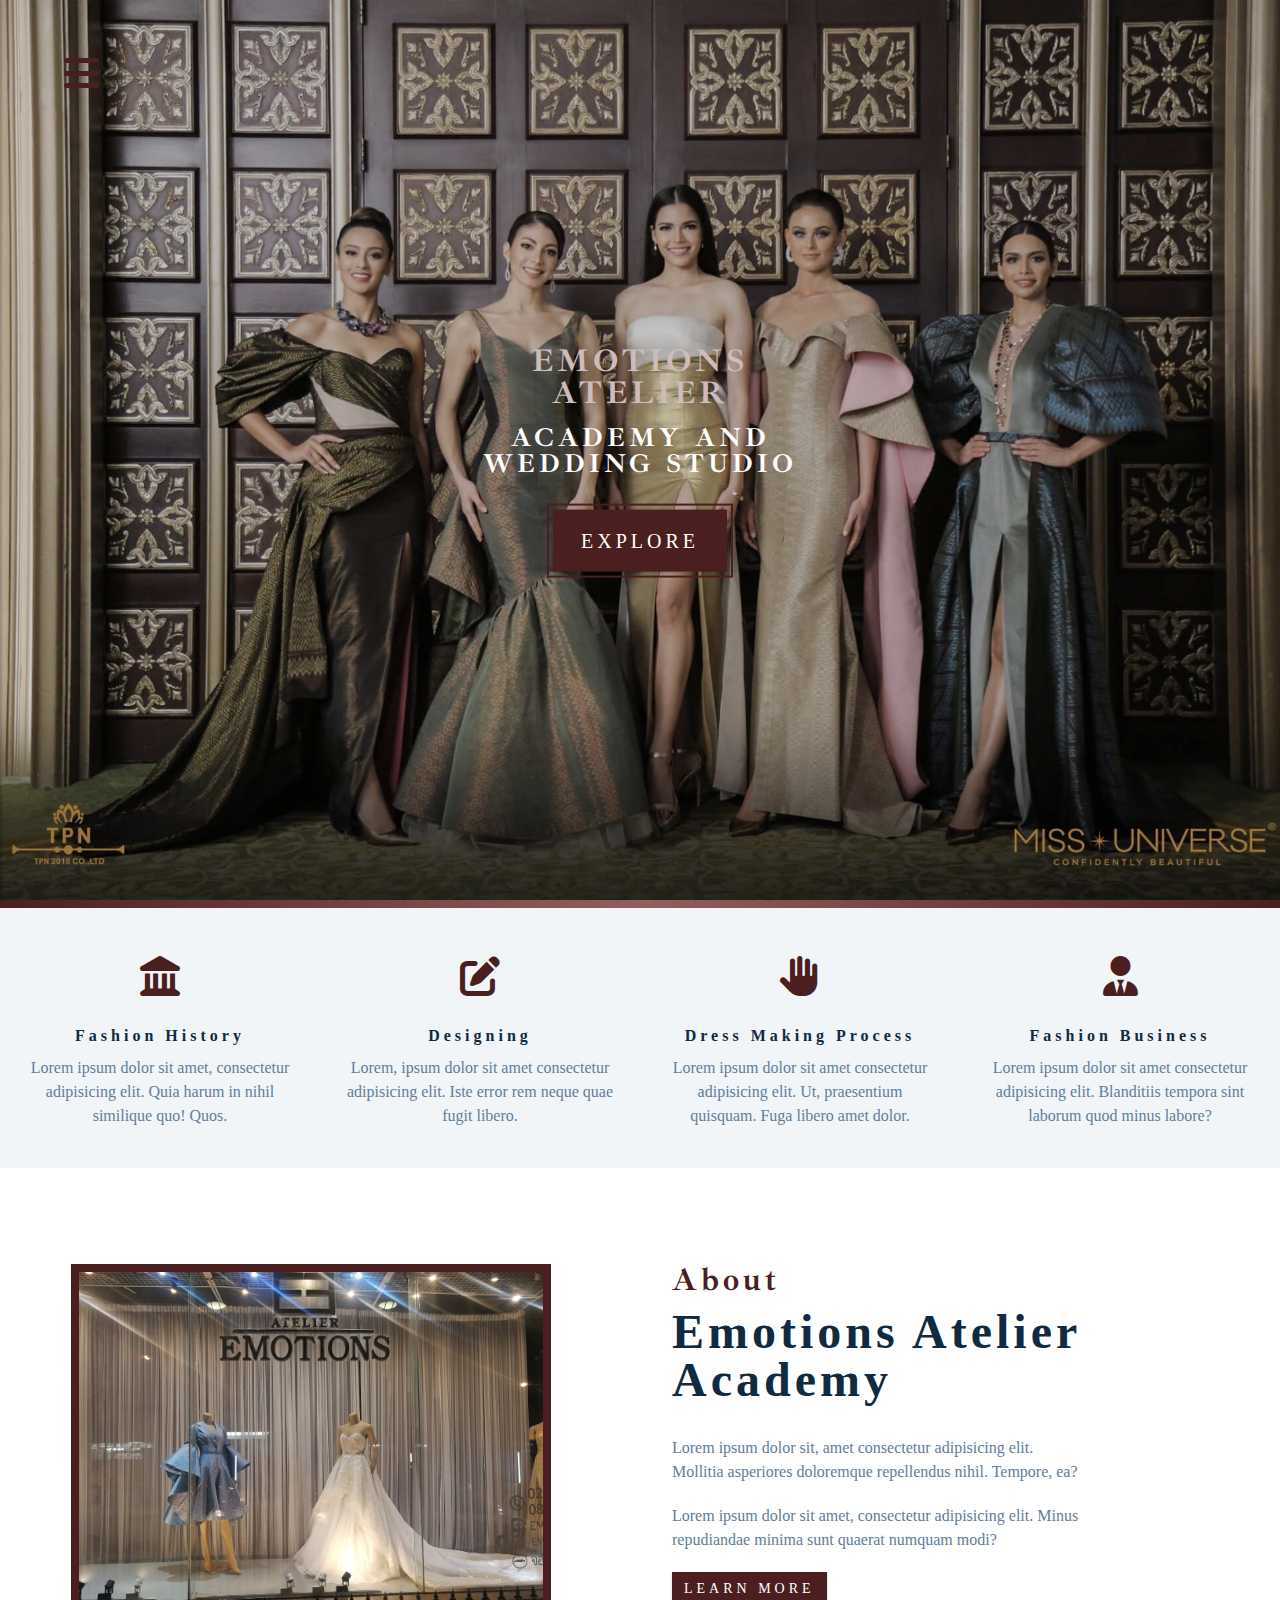
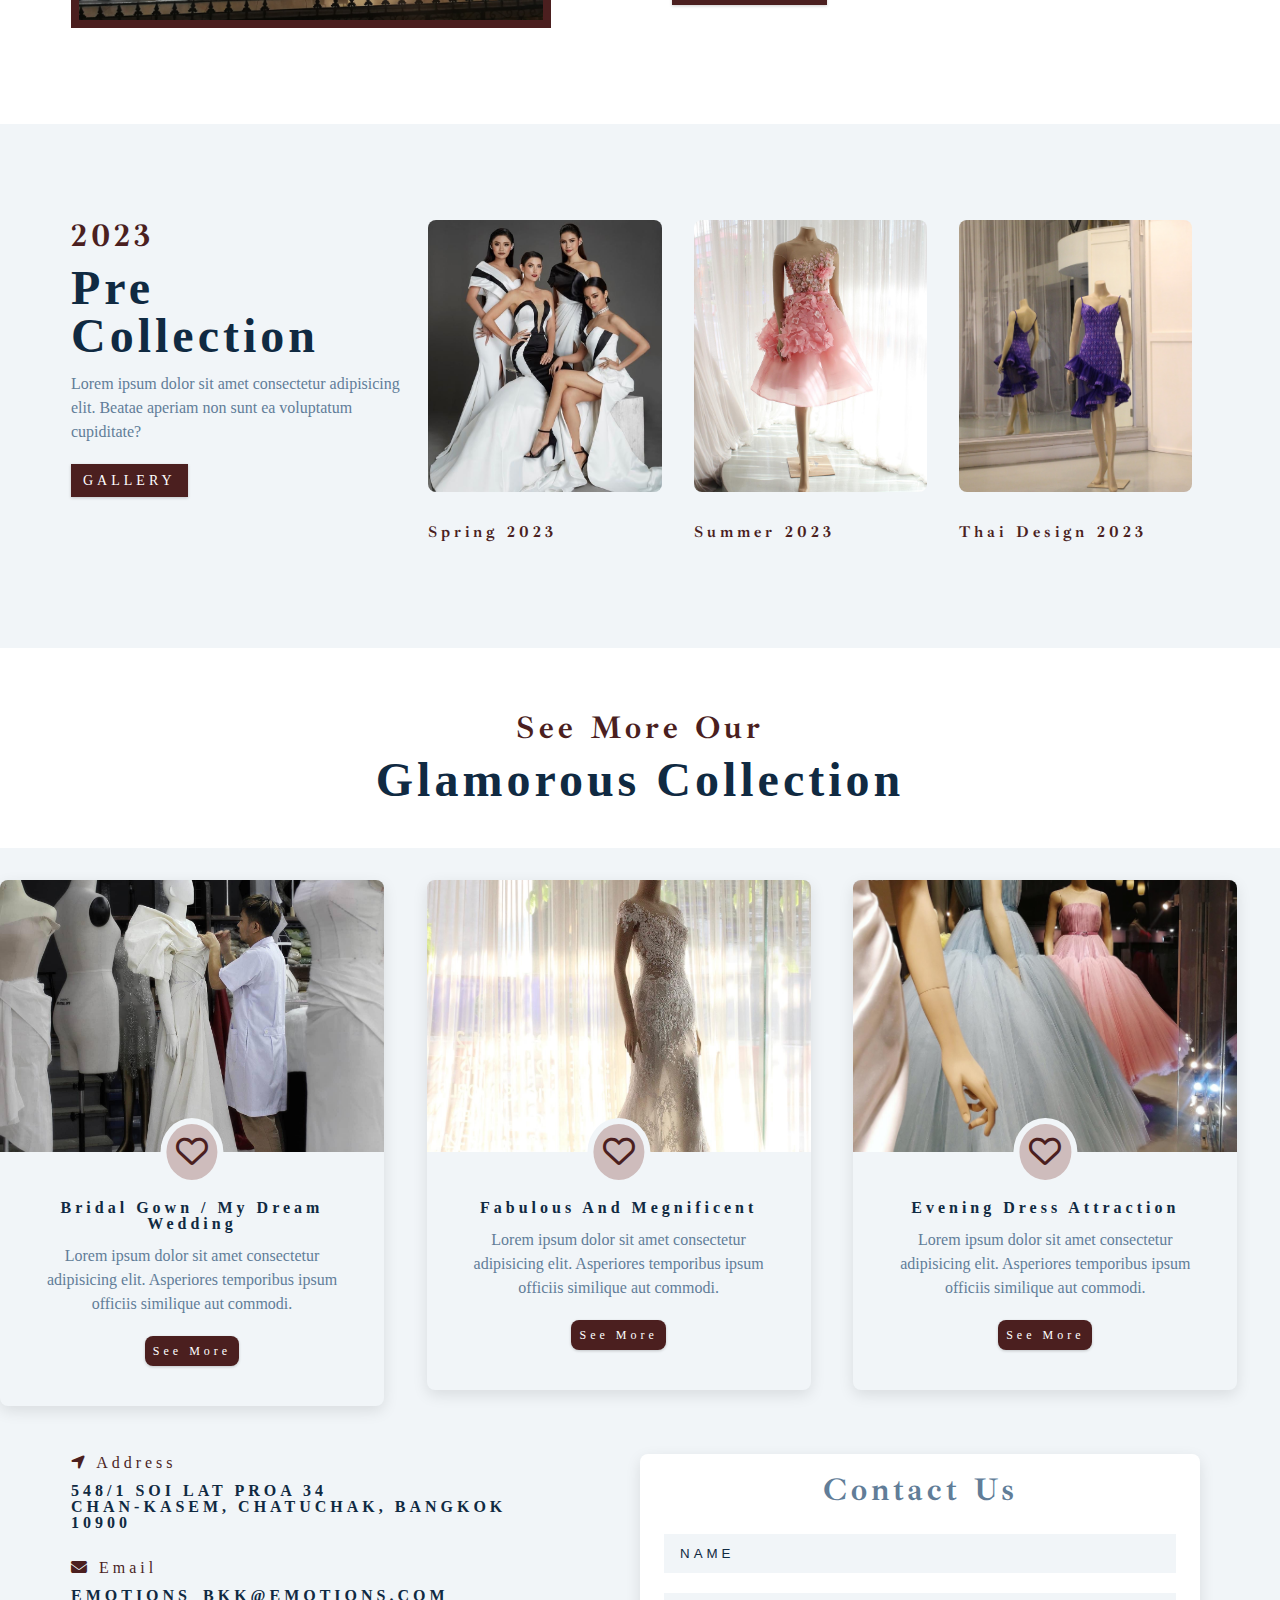
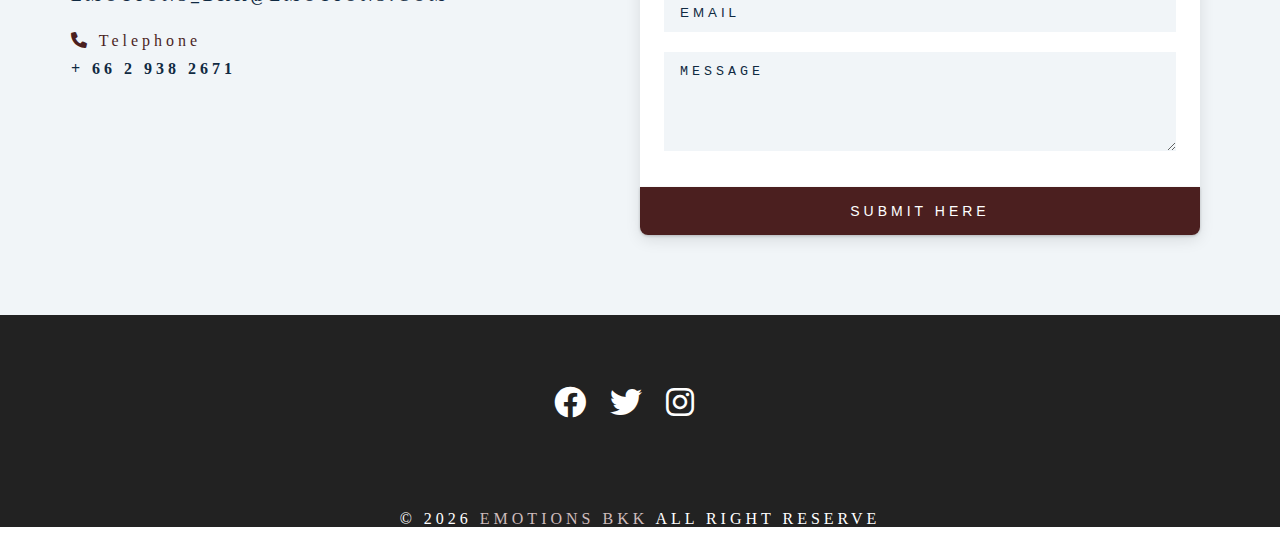
==== commit 1c8e3aa4: "sign up to, added Formspree." ====
--- a/index.html
+++ b/index.html
@@ -277,7 +277,8 @@
         <!-- contact form -->
         <article class="contact-form">
             <h3>contact us</h3>
-            <form>
+            <form action="https://formspree.io/f/maykybnb"
+            method="POST">
                 <div class="form-group">
                     <!-- inputs -->
                 <input type="text" 
--- a/css/styles.css
+++ b/css/styles.css
@@ -621,7 +621,7 @@
 }
 .social-icon {
     color: var(--clr-white);
-    font-size: 1.25rem;
+    font-size: 2rem;
     margin-right: 1rem;
     transition: var(--transition);
 }
@@ -635,5 +635,5 @@
     font-weight: 400;
 }
 .company {
-    color: var(--ff-primary)
+    color: var(--clr-primary-light);
 }